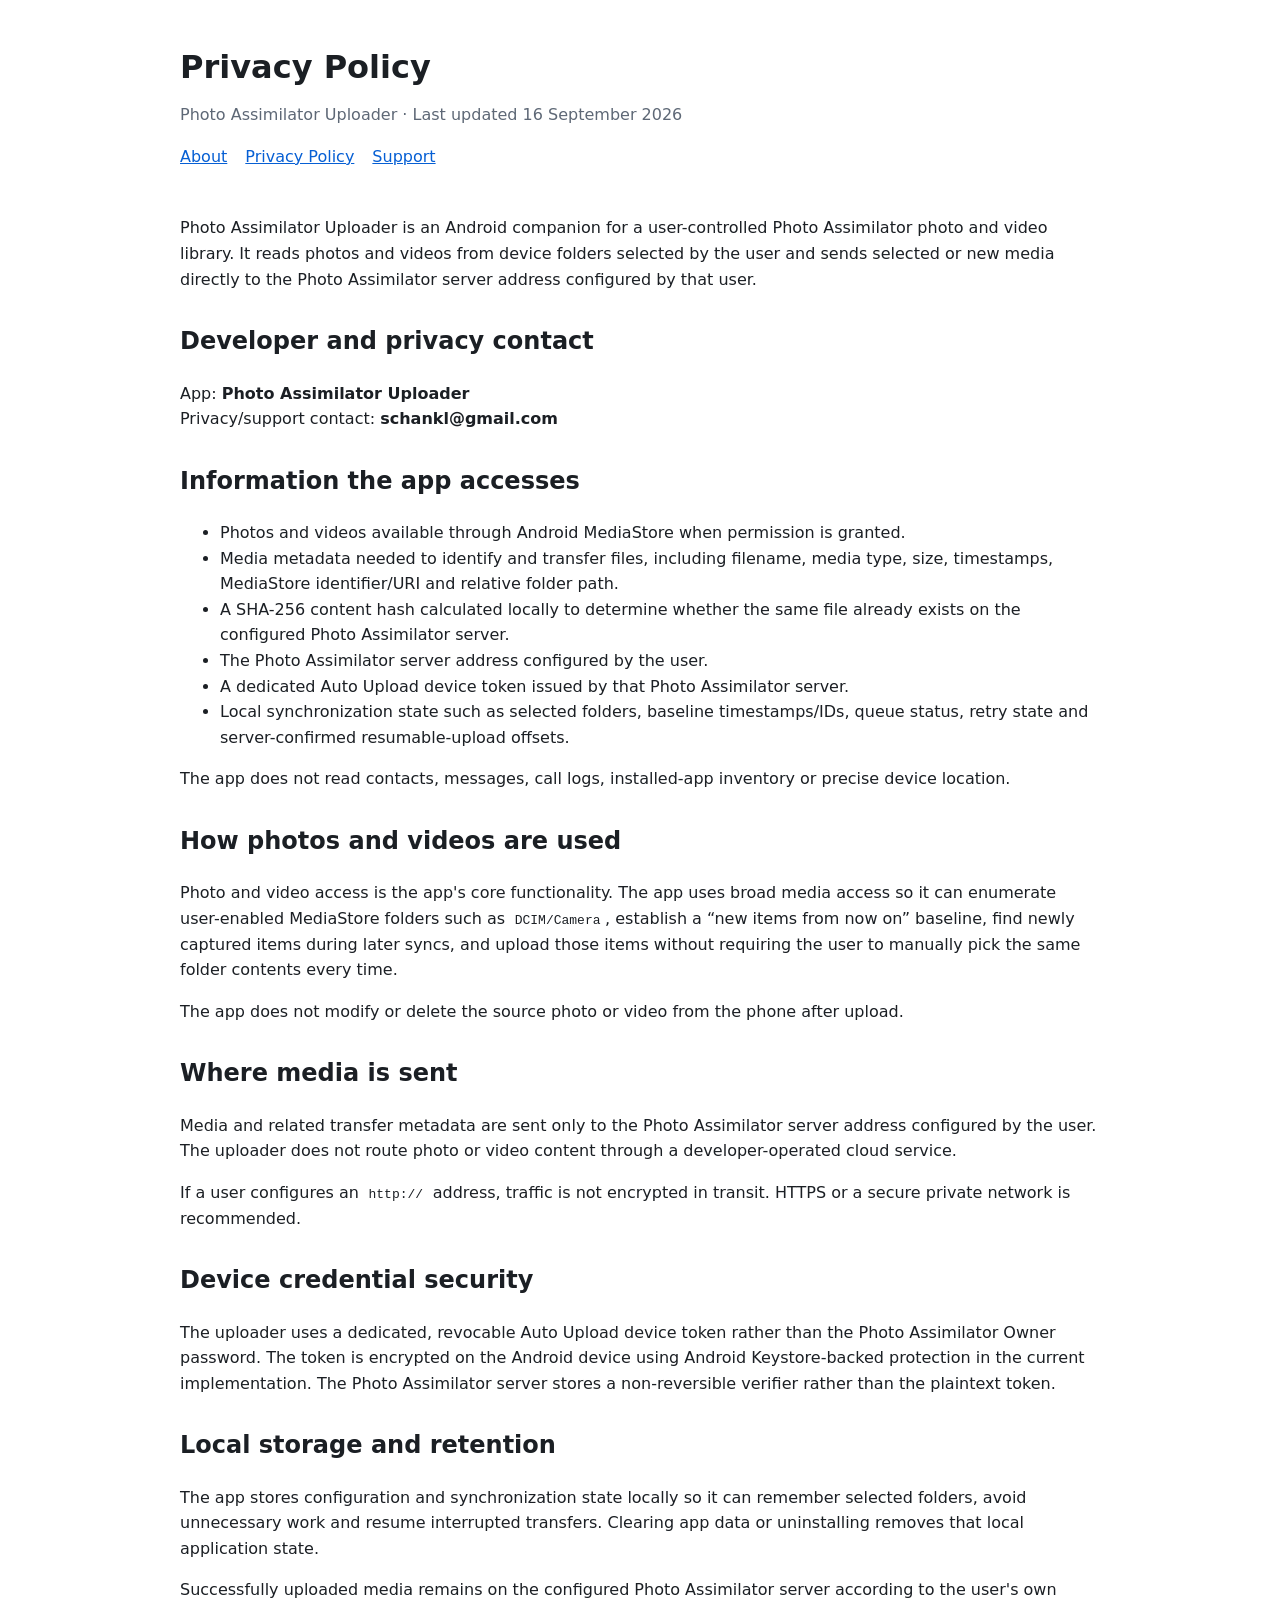
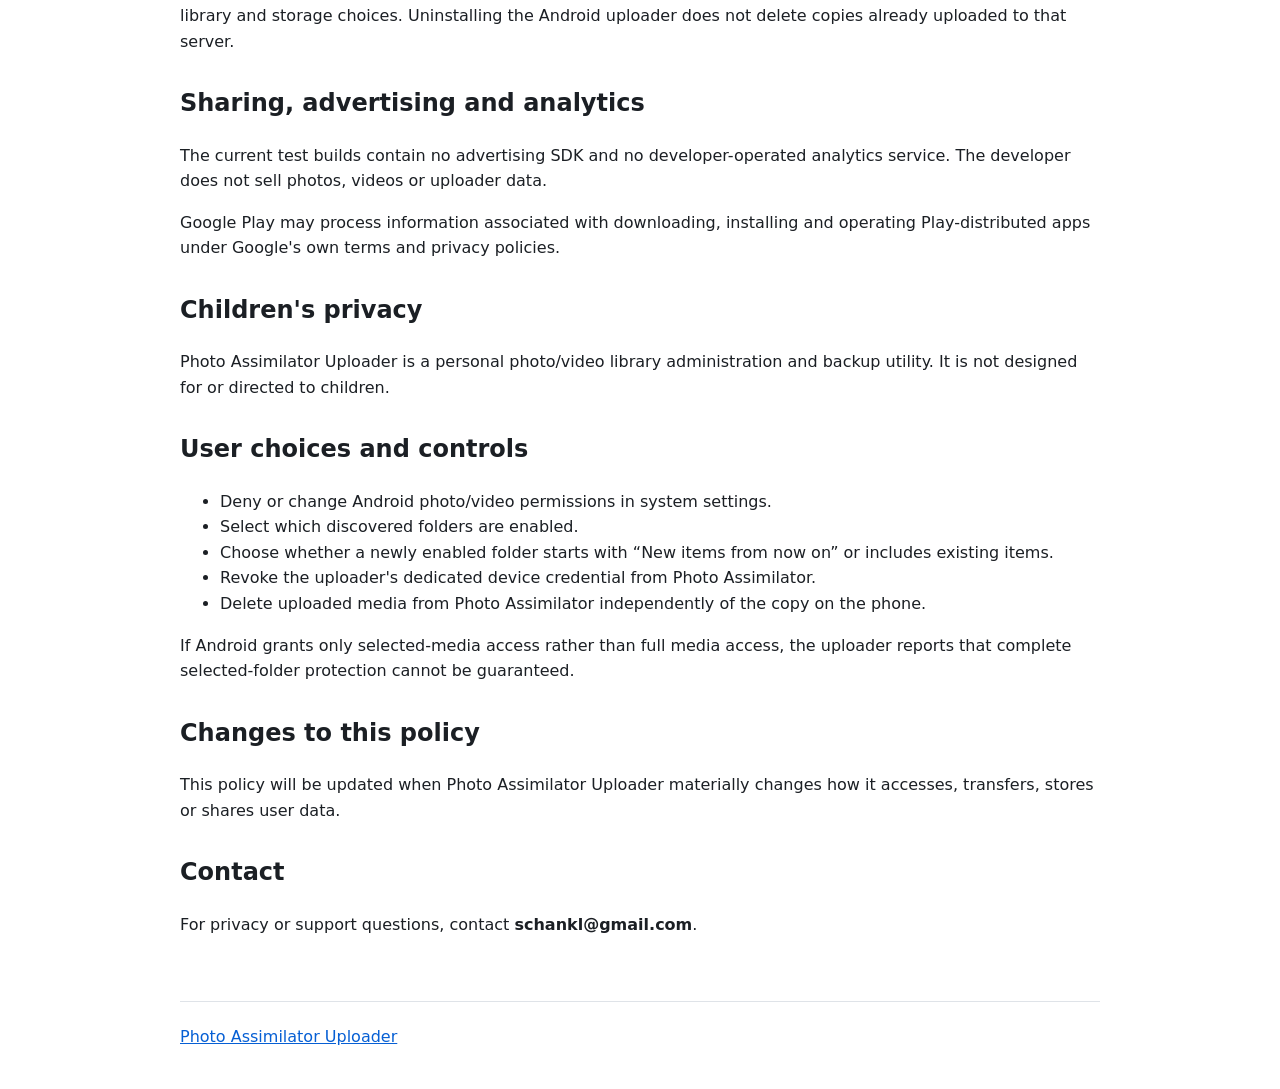
==== privacy.html @ c0d0bcc9 "Update last updated date and privacy policy text" ====
<!doctype html>
<html lang="en">
<head>
  <meta charset="utf-8">
  <meta name="viewport" content="width=device-width,initial-scale=1">
  <title>Privacy Policy — Photo Assimilator Uploader</title>
  <link rel="stylesheet" href="styles.css">
</head>
<body>
<header>
  <h1>Privacy Policy</h1>
  <p class="muted">Photo Assimilator Uploader · Last updated 16 September 2026</p>
  <nav>
  <a href="index.html">About</a>
  <a href="privacy.html">Privacy Policy</a>
  <a href="support.html">Support</a>
</nav>
</header>
<main>
  <p>Photo Assimilator Uploader is an Android companion for a user-controlled Photo Assimilator photo and video library. It reads photos and videos from device folders selected by the user and sends selected or new media directly to the Photo Assimilator server address configured by that user.</p>

  <h2>Developer and privacy contact</h2>
  <p>App: <strong>Photo Assimilator Uploader</strong><br>
  Privacy/support contact: <strong>schankl@gmail.com</strong></p>

  <h2>Information the app accesses</h2>
  <ul>
    <li>Photos and videos available through Android MediaStore when permission is granted.</li>
    <li>Media metadata needed to identify and transfer files, including filename, media type, size, timestamps, MediaStore identifier/URI and relative folder path.</li>
    <li>A SHA-256 content hash calculated locally to determine whether the same file already exists on the configured Photo Assimilator server.</li>
    <li>The Photo Assimilator server address configured by the user.</li>
    <li>A dedicated Auto Upload device token issued by that Photo Assimilator server.</li>
    <li>Local synchronization state such as selected folders, baseline timestamps/IDs, queue status, retry state and server-confirmed resumable-upload offsets.</li>
  </ul>
  <p>The app does not read contacts, messages, call logs, installed-app inventory or precise device location.</p>

  <h2>How photos and videos are used</h2>
  <p>Photo and video access is the app's core functionality. The app uses broad media access so it can enumerate user-enabled MediaStore folders such as <code>DCIM/Camera</code>, establish a “new items from now on” baseline, find newly captured items during later syncs, and upload those items without requiring the user to manually pick the same folder contents every time.</p>
  <p>The app does not modify or delete the source photo or video from the phone after upload.</p>

  <h2>Where media is sent</h2>
  <p>Media and related transfer metadata are sent only to the Photo Assimilator server address configured by the user. The uploader does not route photo or video content through a developer-operated cloud service.</p>
  <p>If a user configures an <code>http://</code> address, traffic is not encrypted in transit. HTTPS or a secure private network is recommended.</p>

  <h2>Device credential security</h2>
  <p>The uploader uses a dedicated, revocable Auto Upload device token rather than the Photo Assimilator Owner password. The token is encrypted on the Android device using Android Keystore-backed protection in the current implementation. The Photo Assimilator server stores a non-reversible verifier rather than the plaintext token.</p>

  <h2>Local storage and retention</h2>
  <p>The app stores configuration and synchronization state locally so it can remember selected folders, avoid unnecessary work and resume interrupted transfers. Clearing app data or uninstalling removes that local application state.</p>
  <p>Successfully uploaded media remains on the configured Photo Assimilator server according to the user's own library and storage choices. Uninstalling the Android uploader does not delete copies already uploaded to that server.</p>

  <h2>Sharing, advertising and analytics</h2>
  <p>The current test builds contain no advertising SDK and no developer-operated analytics service. The developer does not sell photos, videos or uploader data.</p>
  <p>Google Play may process information associated with downloading, installing and operating Play-distributed apps under Google's own terms and privacy policies.</p>

  <h2>Children's privacy</h2>
  <p>Photo Assimilator Uploader is a personal photo/video library administration and backup utility. It is not designed for or directed to children.</p>

  <h2>User choices and controls</h2>
  <ul>
    <li>Deny or change Android photo/video permissions in system settings.</li>
    <li>Select which discovered folders are enabled.</li>
    <li>Choose whether a newly enabled folder starts with “New items from now on” or includes existing items.</li>
    <li>Revoke the uploader's dedicated device credential from Photo Assimilator.</li>
    <li>Delete uploaded media from Photo Assimilator independently of the copy on the phone.</li>
  </ul>
  <p>If Android grants only selected-media access rather than full media access, the uploader reports that complete selected-folder protection cannot be guaranteed.</p>

  <h2>Changes to this policy</h2>
  <p>This policy will be updated when Photo Assimilator Uploader materially changes how it accesses, transfers, stores or shares user data.</p>

  <h2>Contact</h2>
  <p>For privacy or support questions, contact <strong>schankl@gmail.com</strong>.</p>
</main>
<footer>
  <a href="index.html">Photo Assimilator Uploader</a>
</footer>
</body>
</html>
---- styles.css ----
:root {
  color-scheme: light dark;
  --bg: #0f1115;
  --panel: #181b22;
  --text: #f2f4f7;
  --muted: #b4bbc6;
  --accent: #7db7ff;
  --border: #2a303b;
}
* { box-sizing: border-box; }
body {
  margin: 0;
  font-family: system-ui, -apple-system, Segoe UI, Roboto, sans-serif;
  background: var(--bg);
  color: var(--text);
  line-height: 1.6;
}
header, main, footer {
  width: min(920px, calc(100% - 32px));
  margin: 0 auto;
}
header { padding: 28px 0 12px; }
nav { display: flex; gap: 18px; flex-wrap: wrap; }
nav a, a { color: var(--accent); }
main { padding: 18px 0 48px; }
.card {
  background: var(--panel);
  border: 1px solid var(--border);
  border-radius: 16px;
  padding: 22px;
  margin: 16px 0;
}
h1 { line-height: 1.15; margin-bottom: 8px; }
h2 { margin-top: 30px; }
small, .muted { color: var(--muted); }
code {
  background: rgba(255,255,255,.08);
  padding: .12em .35em;
  border-radius: 5px;
}
footer {
  border-top: 1px solid var(--border);
  padding: 22px 0 40px;
  color: var(--muted);
}
@media (prefers-color-scheme: light) {
  :root {
    --bg: #ffffff;
    --panel: #f7f8fa;
    --text: #1b1f24;
    --muted: #5e6876;
    --accent: #065fd4;
    --border: #dfe3e8;
  }
}
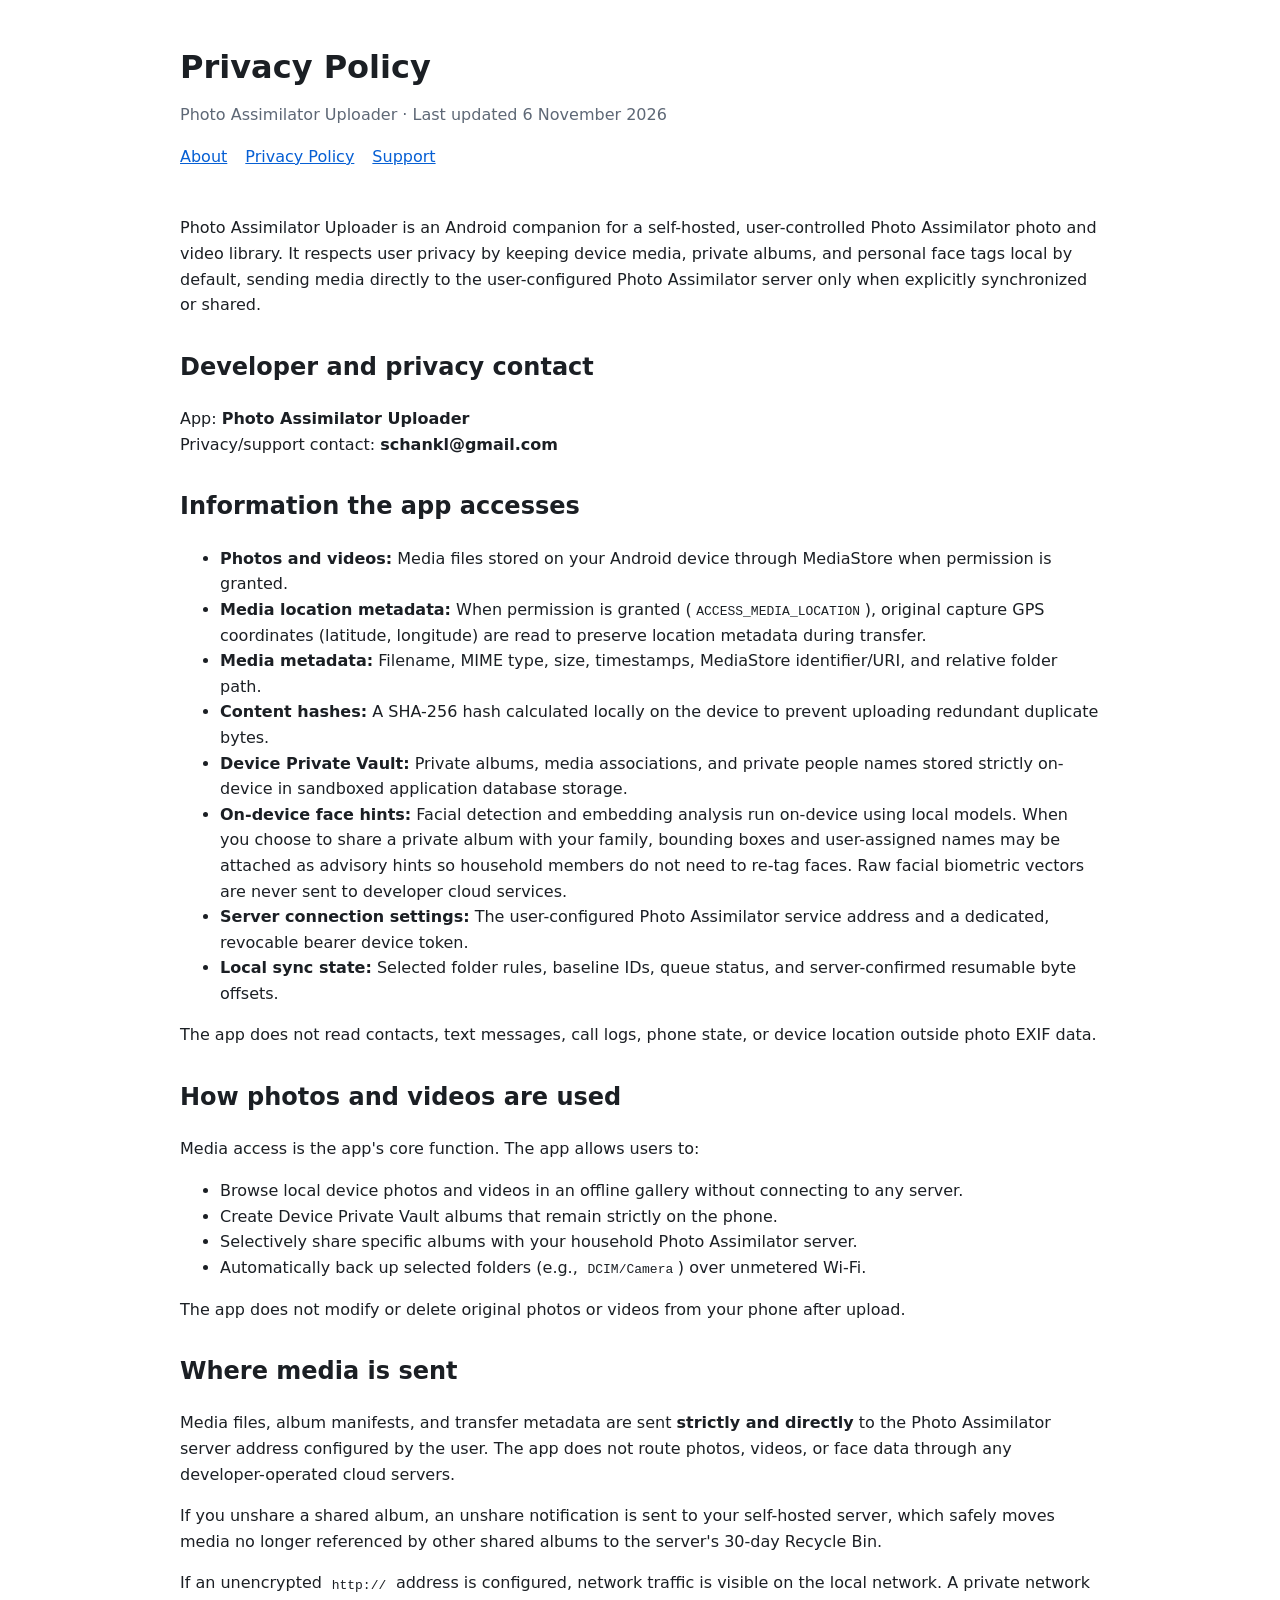
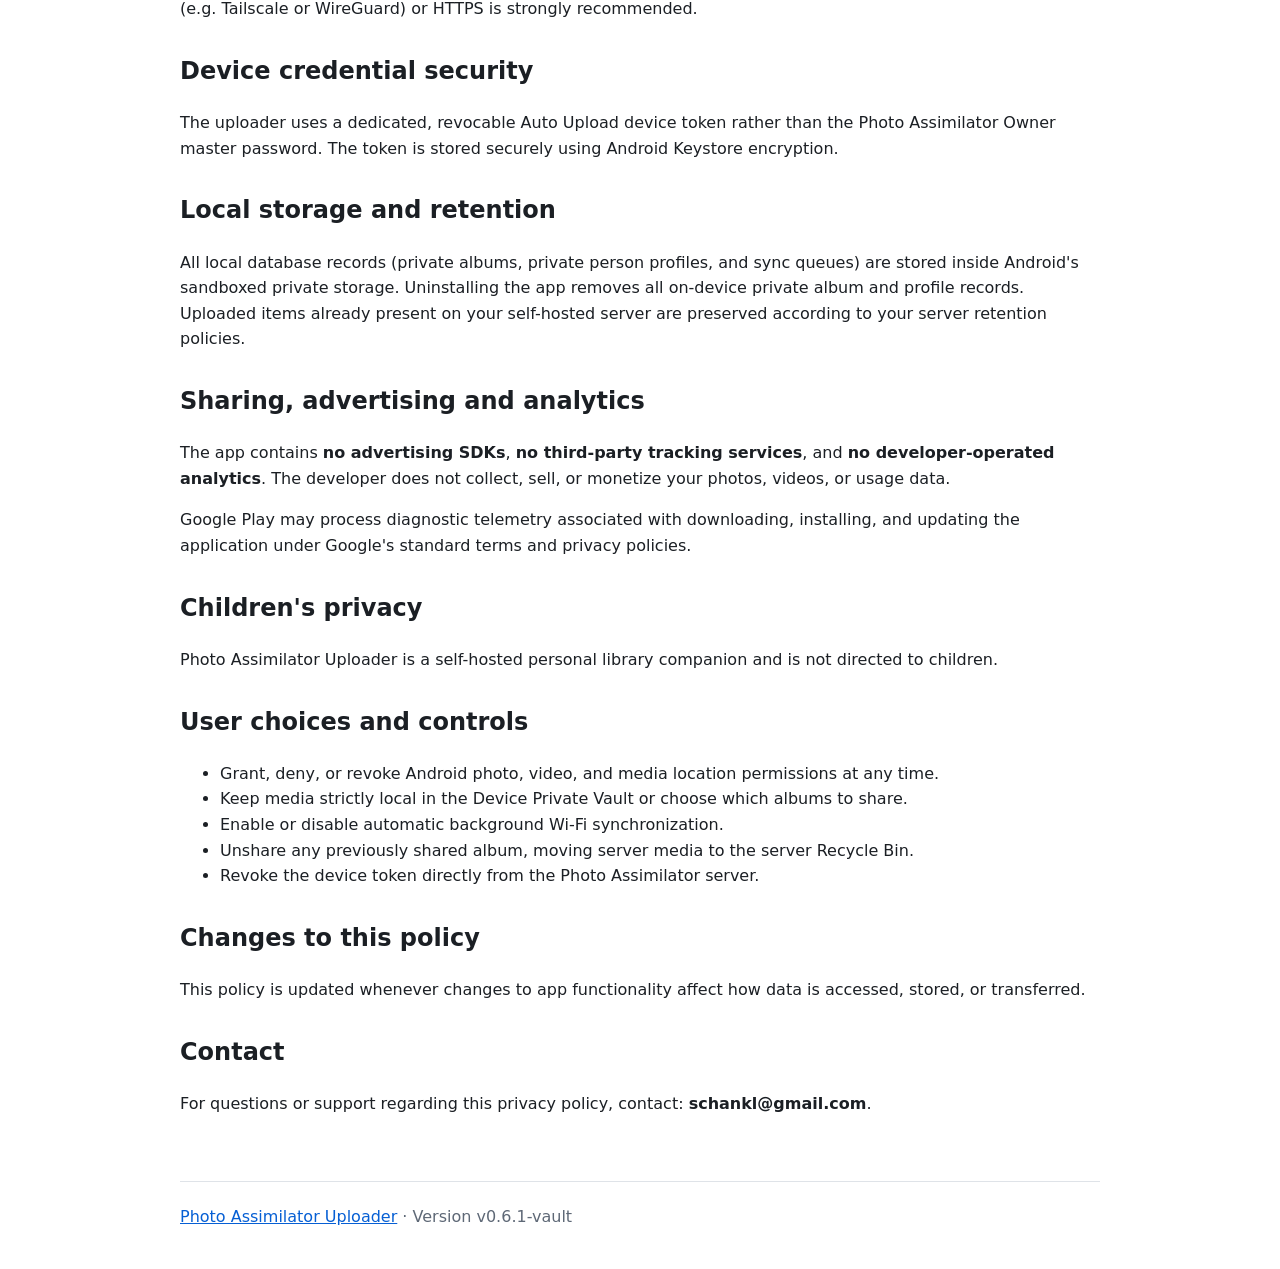
==== commit ff9dbbd4: "Update public About, Privacy Policy, and Support pages for v0.6.1-vault" ====
--- a/privacy.html
+++ b/privacy.html
@@ -9,7 +9,7 @@
 <body>
 <header>
   <h1>Privacy Policy</h1>
-  <p class="muted">Photo Assimilator Uploader · Last updated 16 September 2026</p>
+  <p class="muted">Photo Assimilator Uploader · Last updated 6 November 2026</p>
   <nav>
   <a href="index.html">About</a>
   <a href="privacy.html">Privacy Policy</a>
@@ -17,7 +17,7 @@
 </nav>
 </header>
 <main>
-  <p>Photo Assimilator Uploader is an Android companion for a user-controlled Photo Assimilator photo and video library. It reads photos and videos from device folders selected by the user and sends selected or new media directly to the Photo Assimilator server address configured by that user.</p>
+  <p>Photo Assimilator Uploader is an Android companion for a self-hosted, user-controlled Photo Assimilator photo and video library. It respects user privacy by keeping device media, private albums, and personal face tags local by default, sending media directly to the user-configured Photo Assimilator server only when explicitly synchronized or shared.</p>
 
   <h2>Developer and privacy contact</h2>
   <p>App: <strong>Photo Assimilator Uploader</strong><br>
@@ -25,55 +25,62 @@
 
   <h2>Information the app accesses</h2>
   <ul>
-    <li>Photos and videos available through Android MediaStore when permission is granted.</li>
-    <li>Media metadata needed to identify and transfer files, including filename, media type, size, timestamps, MediaStore identifier/URI and relative folder path.</li>
-    <li>A SHA-256 content hash calculated locally to determine whether the same file already exists on the configured Photo Assimilator server.</li>
-    <li>The Photo Assimilator server address configured by the user.</li>
-    <li>A dedicated Auto Upload device token issued by that Photo Assimilator server.</li>
-    <li>Local synchronization state such as selected folders, baseline timestamps/IDs, queue status, retry state and server-confirmed resumable-upload offsets.</li>
+    <li><strong>Photos and videos:</strong> Media files stored on your Android device through MediaStore when permission is granted.</li>
+    <li><strong>Media location metadata:</strong> When permission is granted (<code>ACCESS_MEDIA_LOCATION</code>), original capture GPS coordinates (latitude, longitude) are read to preserve location metadata during transfer.</li>
+    <li><strong>Media metadata:</strong> Filename, MIME type, size, timestamps, MediaStore identifier/URI, and relative folder path.</li>
+    <li><strong>Content hashes:</strong> A SHA-256 hash calculated locally on the device to prevent uploading redundant duplicate bytes.</li>
+    <li><strong>Device Private Vault:</strong> Private albums, media associations, and private people names stored strictly on-device in sandboxed application database storage.</li>
+    <li><strong>On-device face hints:</strong> Facial detection and embedding analysis run on-device using local models. When you choose to share a private album with your family, bounding boxes and user-assigned names may be attached as advisory hints so household members do not need to re-tag faces. Raw facial biometric vectors are never sent to developer cloud services.</li>
+    <li><strong>Server connection settings:</strong> The user-configured Photo Assimilator service address and a dedicated, revocable bearer device token.</li>
+    <li><strong>Local sync state:</strong> Selected folder rules, baseline IDs, queue status, and server-confirmed resumable byte offsets.</li>
   </ul>
-  <p>The app does not read contacts, messages, call logs, installed-app inventory or precise device location.</p>
+  <p>The app does not read contacts, text messages, call logs, phone state, or device location outside photo EXIF data.</p>
 
   <h2>How photos and videos are used</h2>
-  <p>Photo and video access is the app's core functionality. The app uses broad media access so it can enumerate user-enabled MediaStore folders such as <code>DCIM/Camera</code>, establish a “new items from now on” baseline, find newly captured items during later syncs, and upload those items without requiring the user to manually pick the same folder contents every time.</p>
-  <p>The app does not modify or delete the source photo or video from the phone after upload.</p>
+  <p>Media access is the app's core function. The app allows users to:</p>
+  <ul>
+    <li>Browse local device photos and videos in an offline gallery without connecting to any server.</li>
+    <li>Create Device Private Vault albums that remain strictly on the phone.</li>
+    <li>Selectively share specific albums with your household Photo Assimilator server.</li>
+    <li>Automatically back up selected folders (e.g., <code>DCIM/Camera</code>) over unmetered Wi-Fi.</li>
+  </ul>
+  <p>The app does not modify or delete original photos or videos from your phone after upload.</p>
 
   <h2>Where media is sent</h2>
-  <p>Media and related transfer metadata are sent only to the Photo Assimilator server address configured by the user. The uploader does not route photo or video content through a developer-operated cloud service.</p>
-  <p>If a user configures an <code>http://</code> address, traffic is not encrypted in transit. HTTPS or a secure private network is recommended.</p>
+  <p>Media files, album manifests, and transfer metadata are sent <strong>strictly and directly</strong> to the Photo Assimilator server address configured by the user. The app does not route photos, videos, or face data through any developer-operated cloud servers.</p>
+  <p>If you unshare a shared album, an unshare notification is sent to your self-hosted server, which safely moves media no longer referenced by other shared albums to the server's 30-day Recycle Bin.</p>
+  <p>If an unencrypted <code>http://</code> address is configured, network traffic is visible on the local network. A private network (e.g. Tailscale or WireGuard) or HTTPS is strongly recommended.</p>
 
   <h2>Device credential security</h2>
-  <p>The uploader uses a dedicated, revocable Auto Upload device token rather than the Photo Assimilator Owner password. The token is encrypted on the Android device using Android Keystore-backed protection in the current implementation. The Photo Assimilator server stores a non-reversible verifier rather than the plaintext token.</p>
+  <p>The uploader uses a dedicated, revocable Auto Upload device token rather than the Photo Assimilator Owner master password. The token is stored securely using Android Keystore encryption.</p>
 
   <h2>Local storage and retention</h2>
-  <p>The app stores configuration and synchronization state locally so it can remember selected folders, avoid unnecessary work and resume interrupted transfers. Clearing app data or uninstalling removes that local application state.</p>
-  <p>Successfully uploaded media remains on the configured Photo Assimilator server according to the user's own library and storage choices. Uninstalling the Android uploader does not delete copies already uploaded to that server.</p>
+  <p>All local database records (private albums, private person profiles, and sync queues) are stored inside Android's sandboxed private storage. Uninstalling the app removes all on-device private album and profile records. Uploaded items already present on your self-hosted server are preserved according to your server retention policies.</p>
 
   <h2>Sharing, advertising and analytics</h2>
-  <p>The current test builds contain no advertising SDK and no developer-operated analytics service. The developer does not sell photos, videos or uploader data.</p>
-  <p>Google Play may process information associated with downloading, installing and operating Play-distributed apps under Google's own terms and privacy policies.</p>
+  <p>The app contains <strong>no advertising SDKs</strong>, <strong>no third-party tracking services</strong>, and <strong>no developer-operated analytics</strong>. The developer does not collect, sell, or monetize your photos, videos, or usage data.</p>
+  <p>Google Play may process diagnostic telemetry associated with downloading, installing, and updating the application under Google's standard terms and privacy policies.</p>
 
   <h2>Children's privacy</h2>
-  <p>Photo Assimilator Uploader is a personal photo/video library administration and backup utility. It is not designed for or directed to children.</p>
+  <p>Photo Assimilator Uploader is a self-hosted personal library companion and is not directed to children.</p>
 
   <h2>User choices and controls</h2>
   <ul>
-    <li>Deny or change Android photo/video permissions in system settings.</li>
-    <li>Select which discovered folders are enabled.</li>
-    <li>Choose whether a newly enabled folder starts with “New items from now on” or includes existing items.</li>
-    <li>Revoke the uploader's dedicated device credential from Photo Assimilator.</li>
-    <li>Delete uploaded media from Photo Assimilator independently of the copy on the phone.</li>
+    <li>Grant, deny, or revoke Android photo, video, and media location permissions at any time.</li>
+    <li>Keep media strictly local in the Device Private Vault or choose which albums to share.</li>
+    <li>Enable or disable automatic background Wi-Fi synchronization.</li>
+    <li>Unshare any previously shared album, moving server media to the server Recycle Bin.</li>
+    <li>Revoke the device token directly from the Photo Assimilator server.</li>
   </ul>
-  <p>If Android grants only selected-media access rather than full media access, the uploader reports that complete selected-folder protection cannot be guaranteed.</p>
 
   <h2>Changes to this policy</h2>
-  <p>This policy will be updated when Photo Assimilator Uploader materially changes how it accesses, transfers, stores or shares user data.</p>
+  <p>This policy is updated whenever changes to app functionality affect how data is accessed, stored, or transferred.</p>
 
   <h2>Contact</h2>
-  <p>For privacy or support questions, contact <strong>schankl@gmail.com</strong>.</p>
+  <p>For questions or support regarding this privacy policy, contact: <strong>schankl@gmail.com</strong>.</p>
 </main>
 <footer>
-  <a href="index.html">Photo Assimilator Uploader</a>
+  <a href="index.html">Photo Assimilator Uploader</a> · Version v0.6.1-vault
 </footer>
 </body>
 </html>
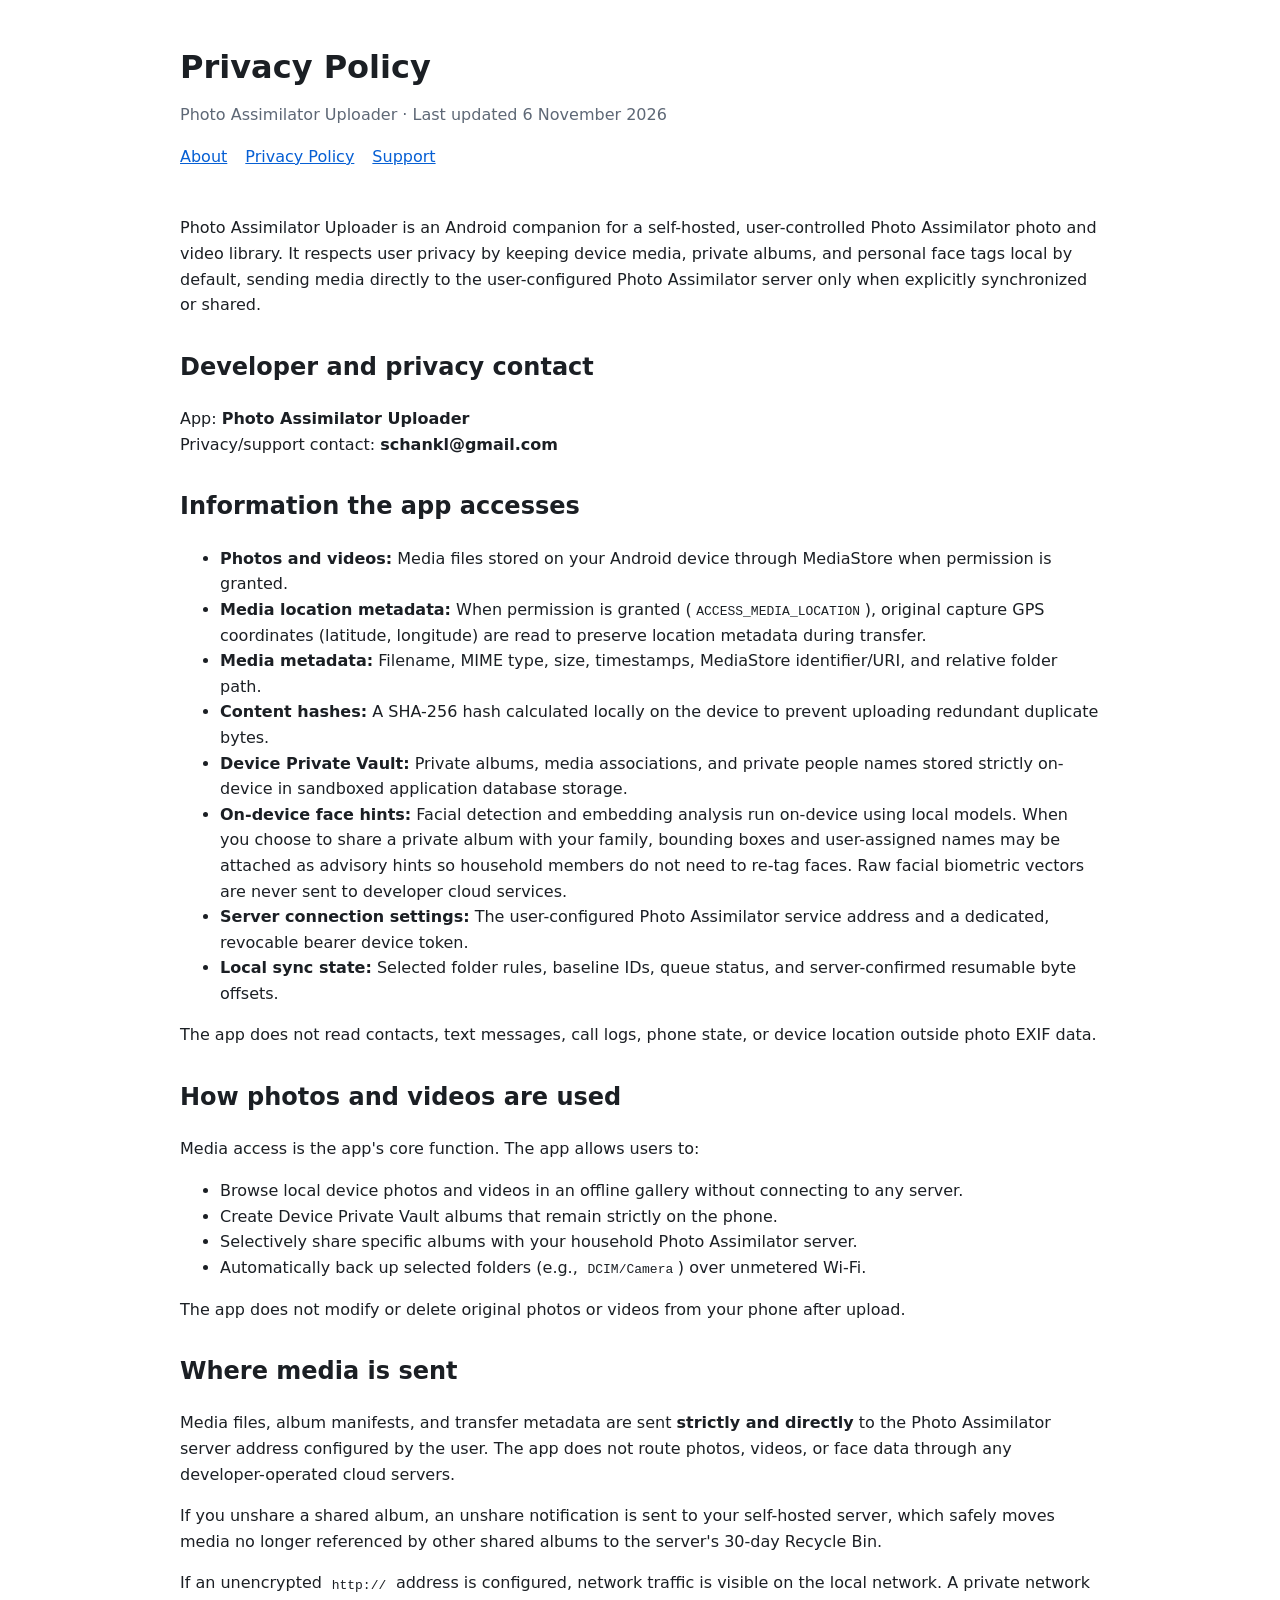
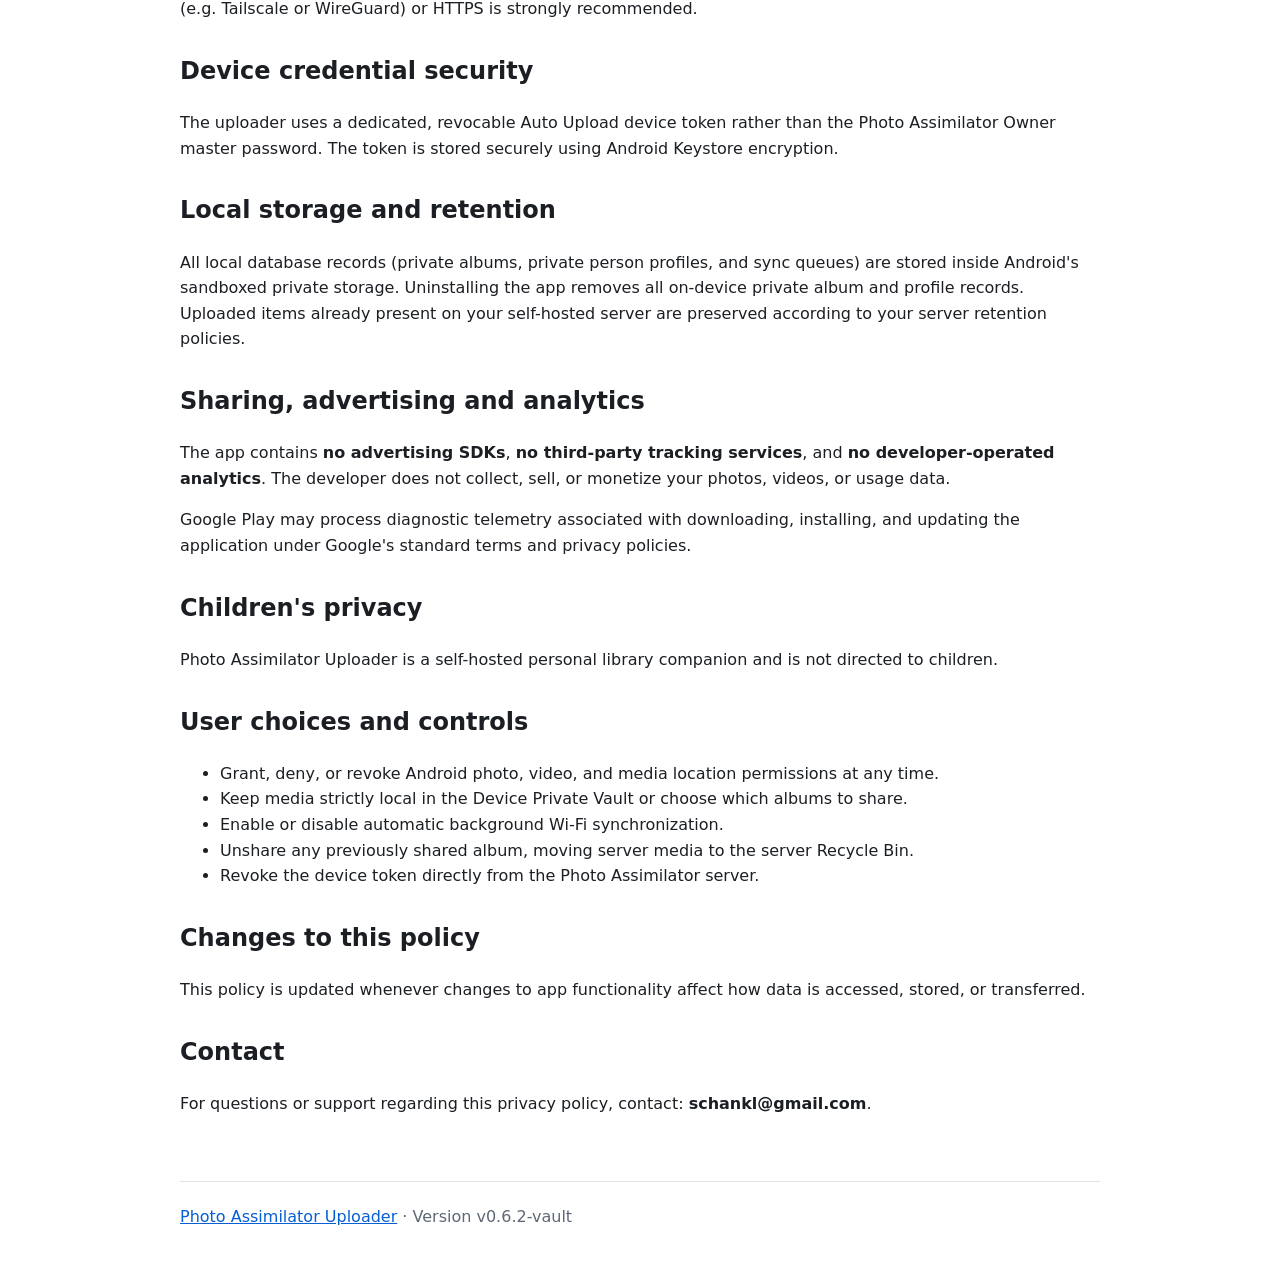
==== commit 4ce83c1e: "Update companion site to v0.6.2-vault (versionCode 17) with Local Face Processing" ====
--- a/privacy.html
+++ b/privacy.html
@@ -80,7 +80,7 @@
   <p>For questions or support regarding this privacy policy, contact: <strong>schankl@gmail.com</strong>.</p>
 </main>
 <footer>
-  <a href="index.html">Photo Assimilator Uploader</a> · Version v0.6.1-vault
+  <a href="index.html">Photo Assimilator Uploader</a> · Version v0.6.2-vault
 </footer>
 </body>
 </html>
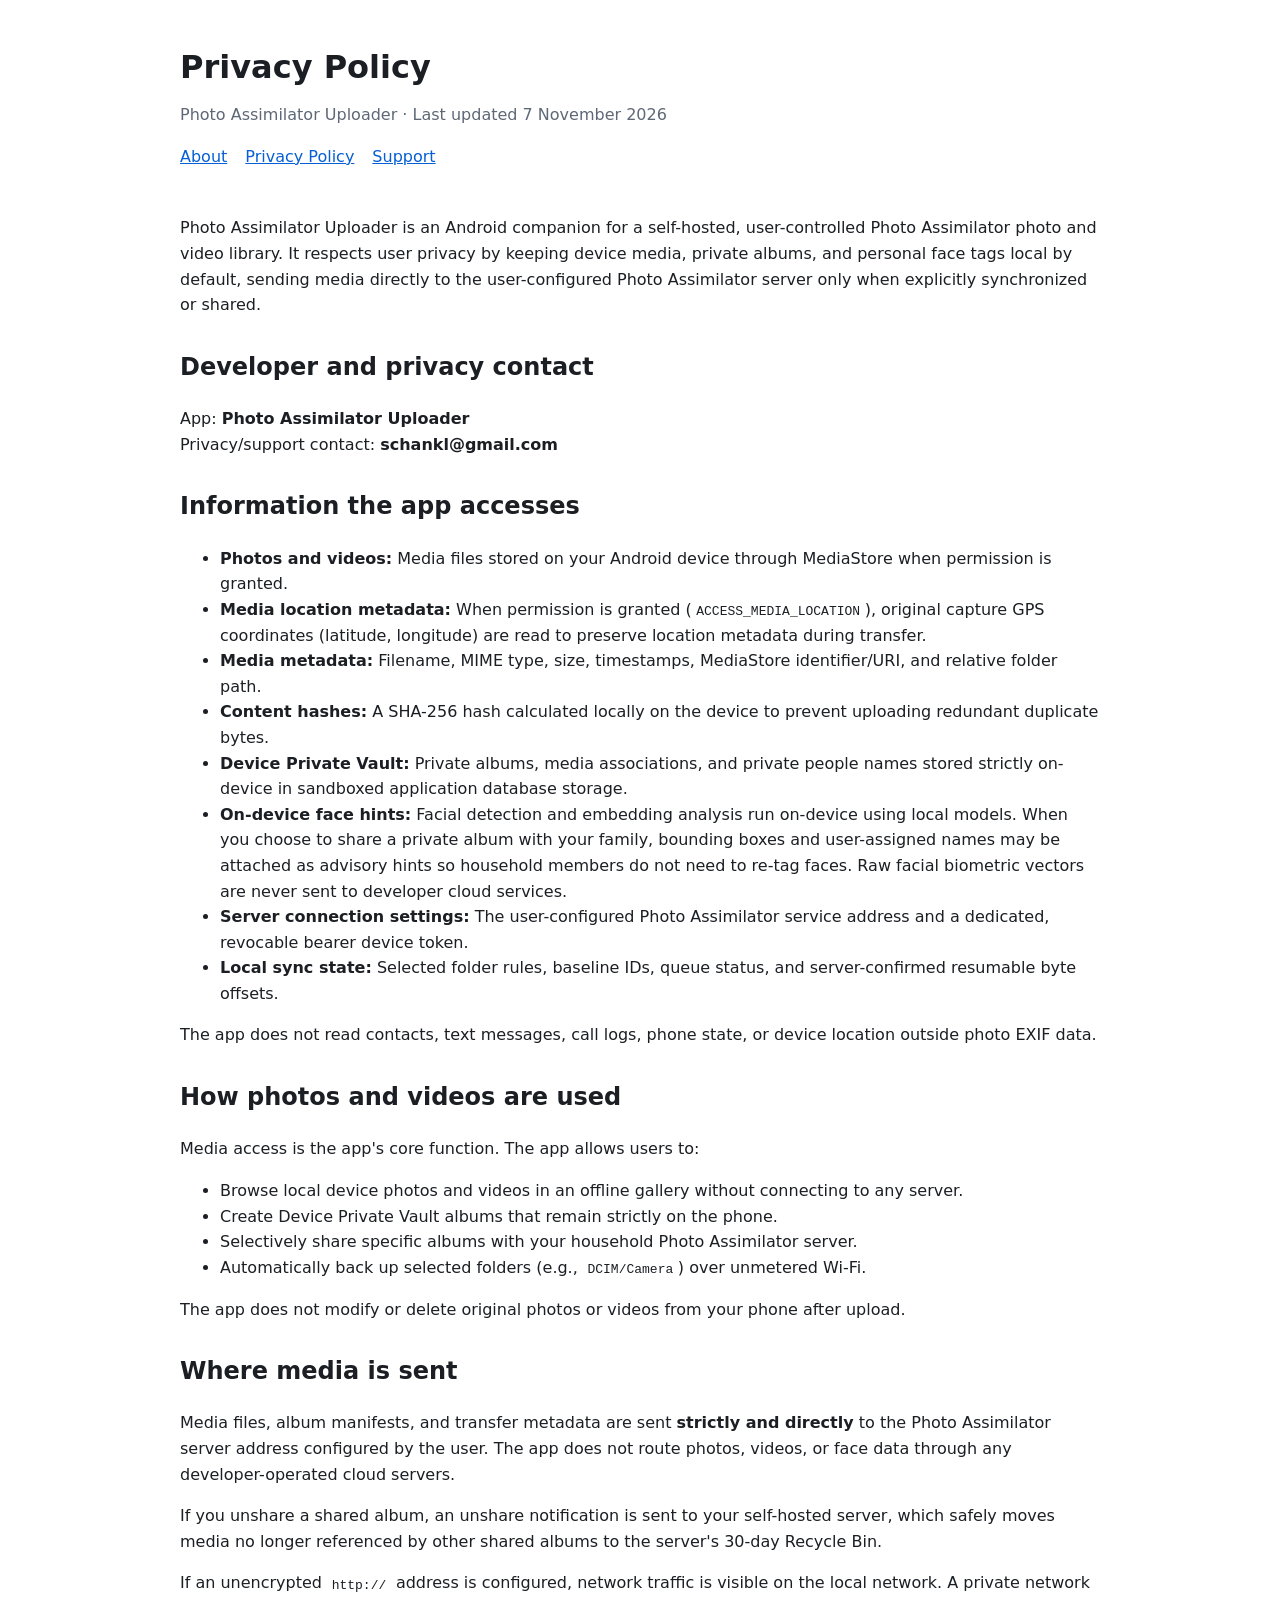
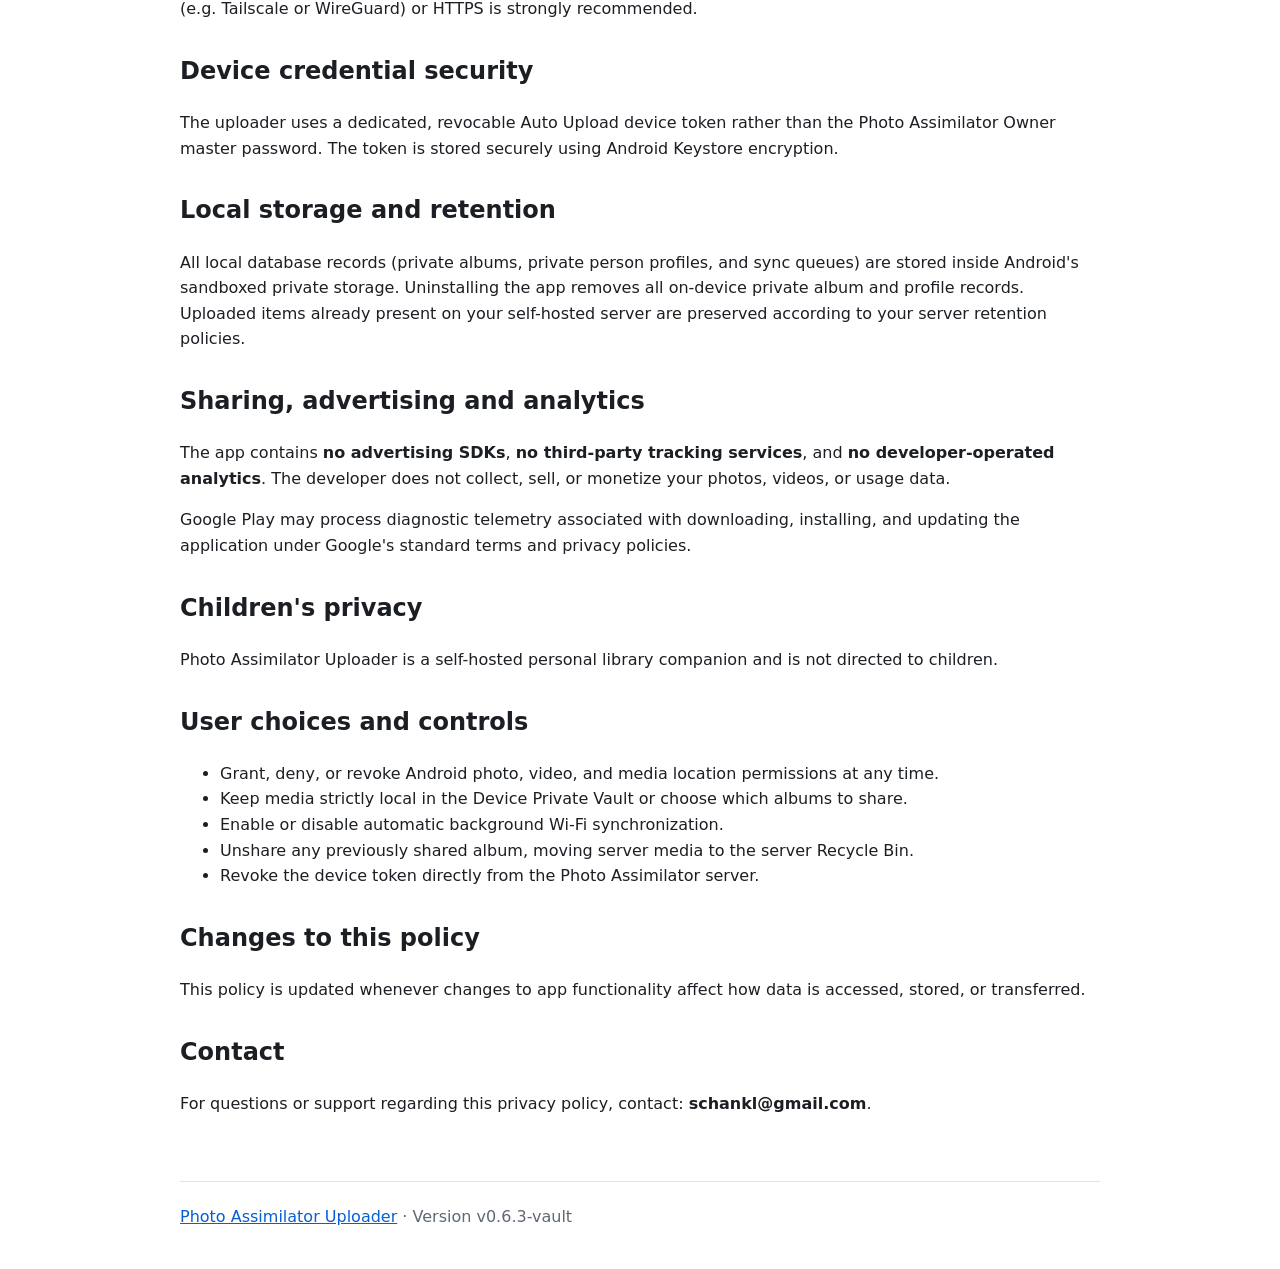
==== commit 189d679c: "Update companion release site for v0.6.3-vault (versionCode 18)" ====
--- a/privacy.html
+++ b/privacy.html
@@ -9,7 +9,7 @@
 <body>
 <header>
   <h1>Privacy Policy</h1>
-  <p class="muted">Photo Assimilator Uploader · Last updated 6 November 2026</p>
+  <p class="muted">Photo Assimilator Uploader · Last updated 7 November 2026</p>
   <nav>
   <a href="index.html">About</a>
   <a href="privacy.html">Privacy Policy</a>
@@ -80,7 +80,7 @@
   <p>For questions or support regarding this privacy policy, contact: <strong>schankl@gmail.com</strong>.</p>
 </main>
 <footer>
-  <a href="index.html">Photo Assimilator Uploader</a> · Version v0.6.2-vault
+  <a href="index.html">Photo Assimilator Uploader</a> · Version v0.6.3-vault
 </footer>
 </body>
 </html>
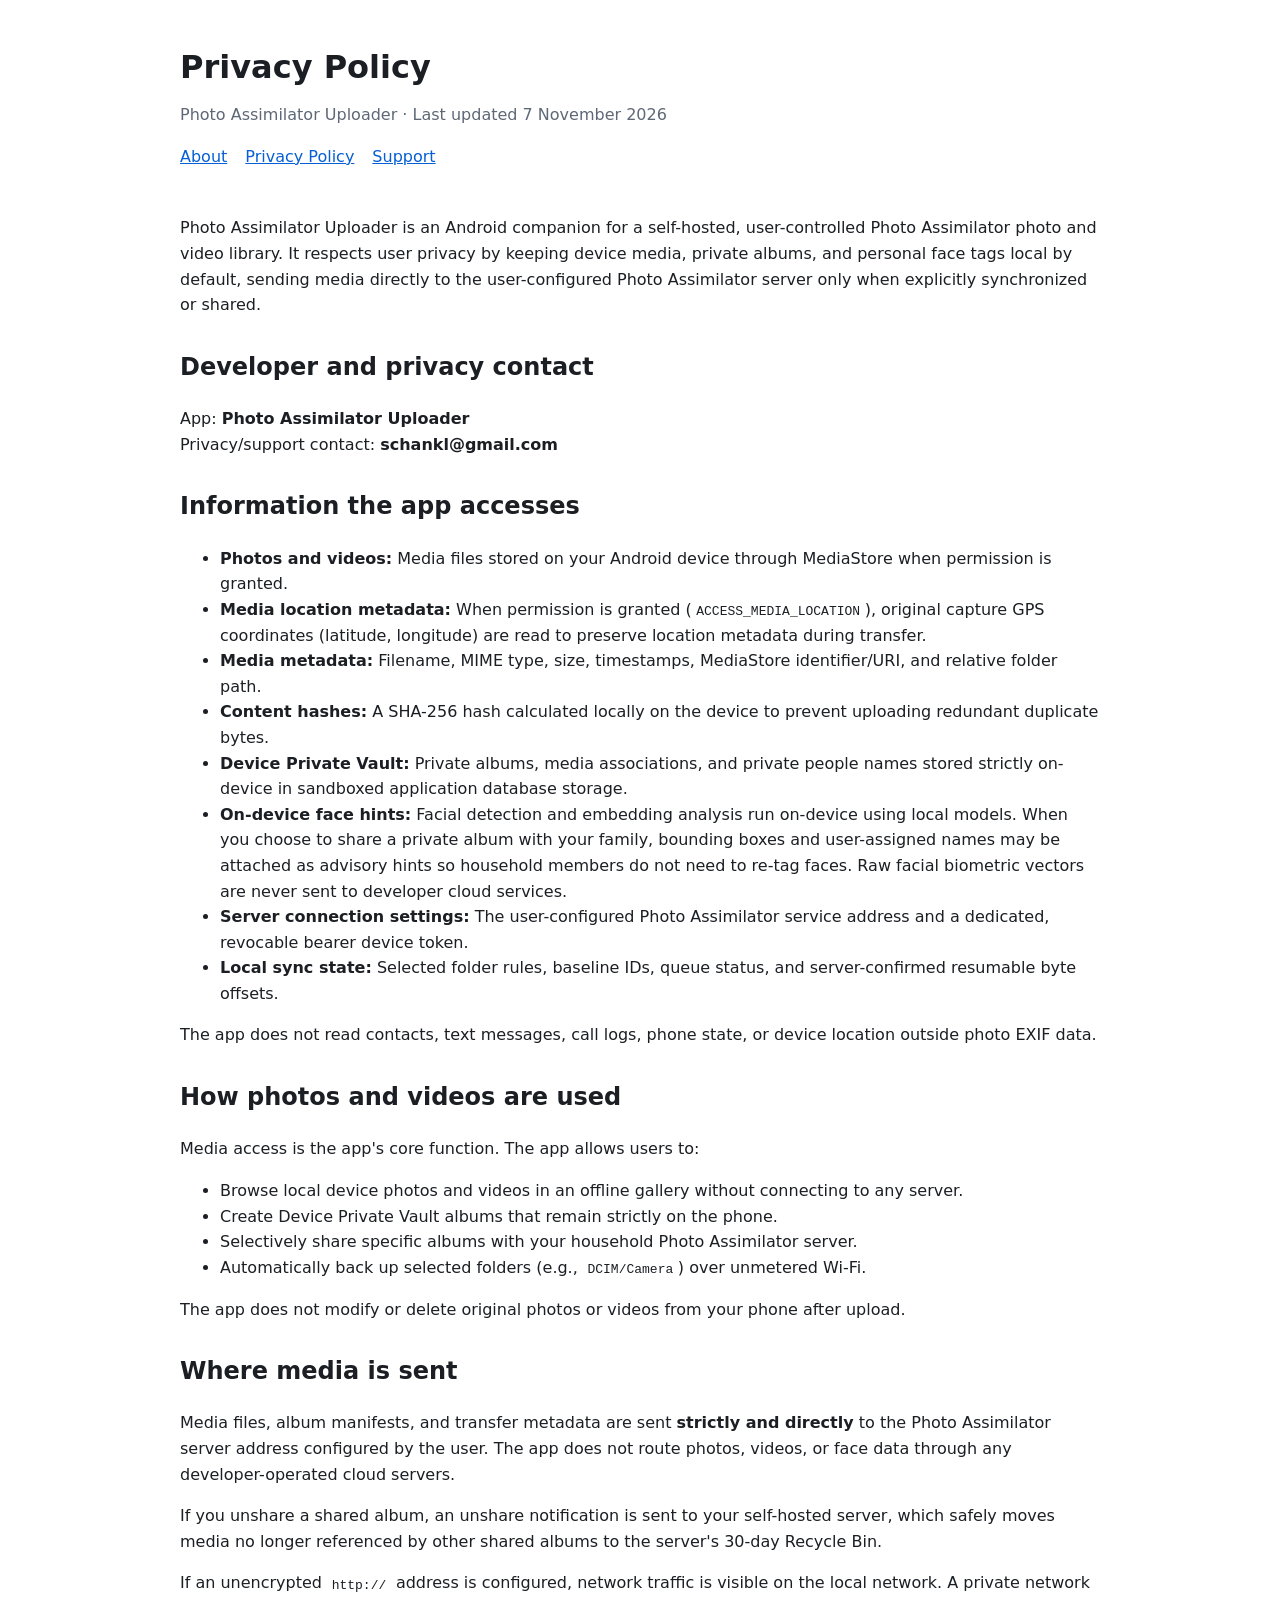
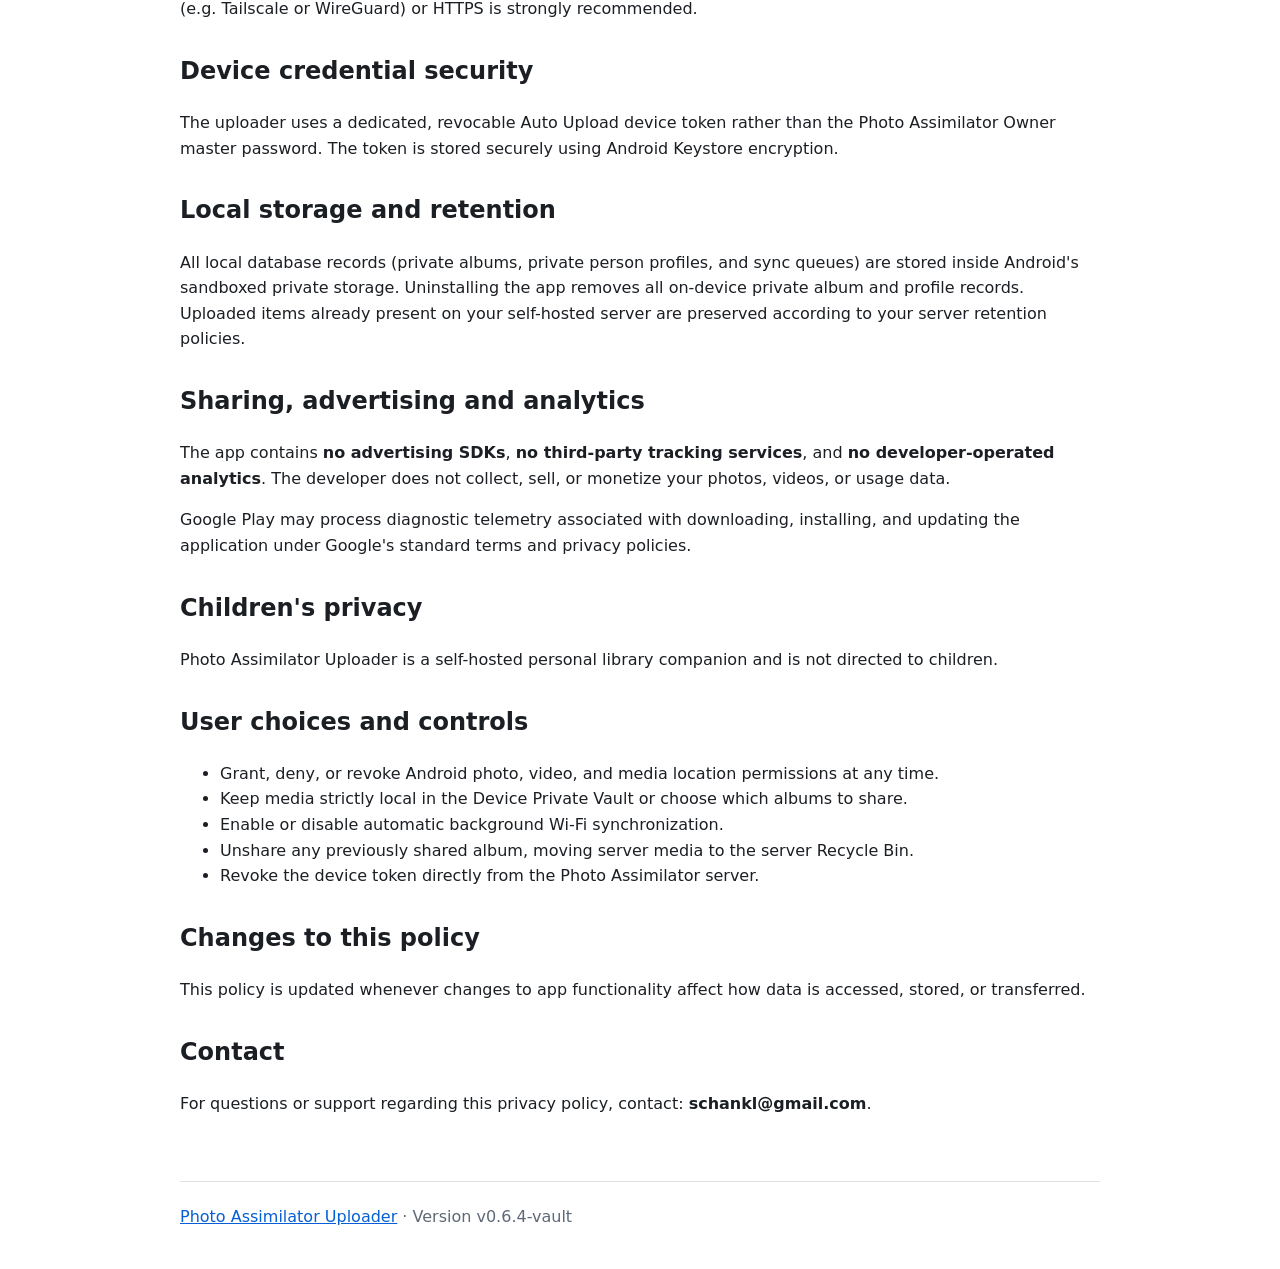
==== commit b04b9e4f: "Update companion release site for v0.6.4-vault (versionCode 19)" ====
--- a/privacy.html
+++ b/privacy.html
@@ -80,7 +80,7 @@
   <p>For questions or support regarding this privacy policy, contact: <strong>schankl@gmail.com</strong>.</p>
 </main>
 <footer>
-  <a href="index.html">Photo Assimilator Uploader</a> · Version v0.6.3-vault
+  <a href="index.html">Photo Assimilator Uploader</a> · Version v0.6.4-vault
 </footer>
 </body>
 </html>
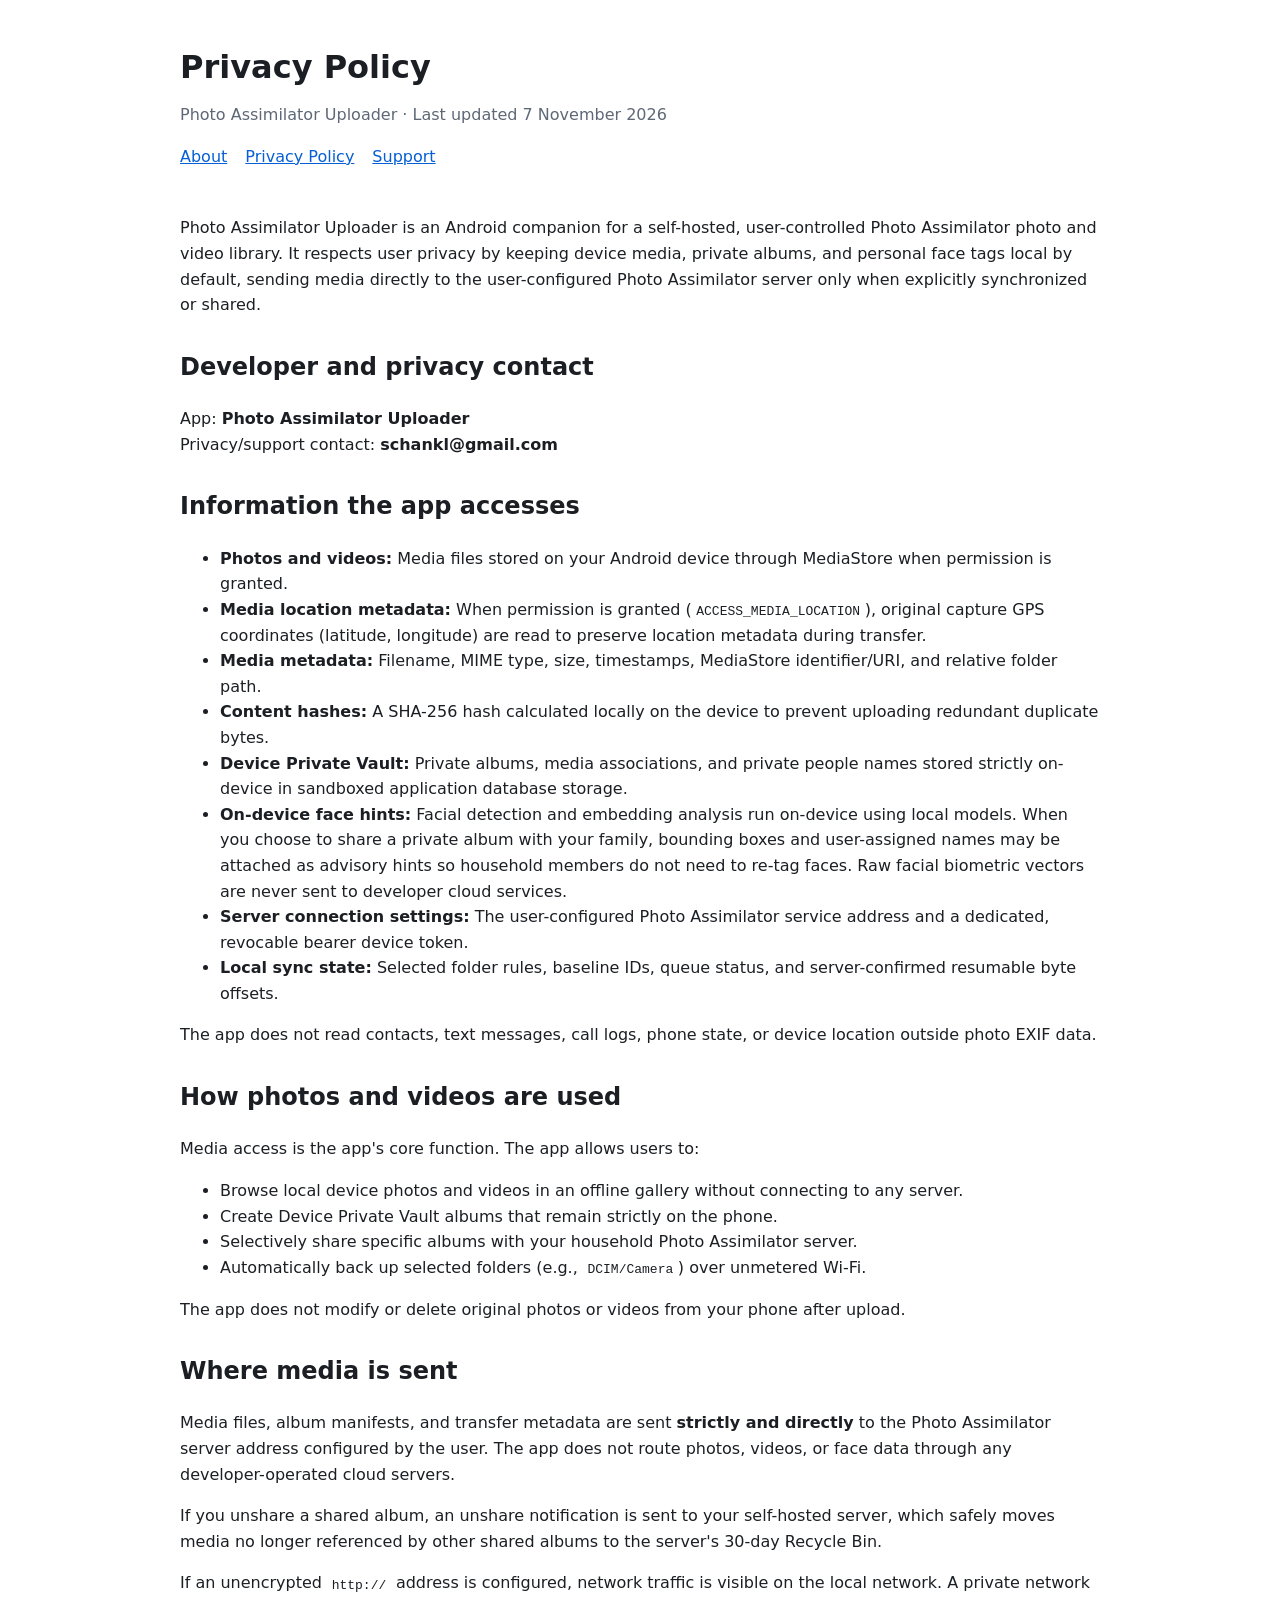
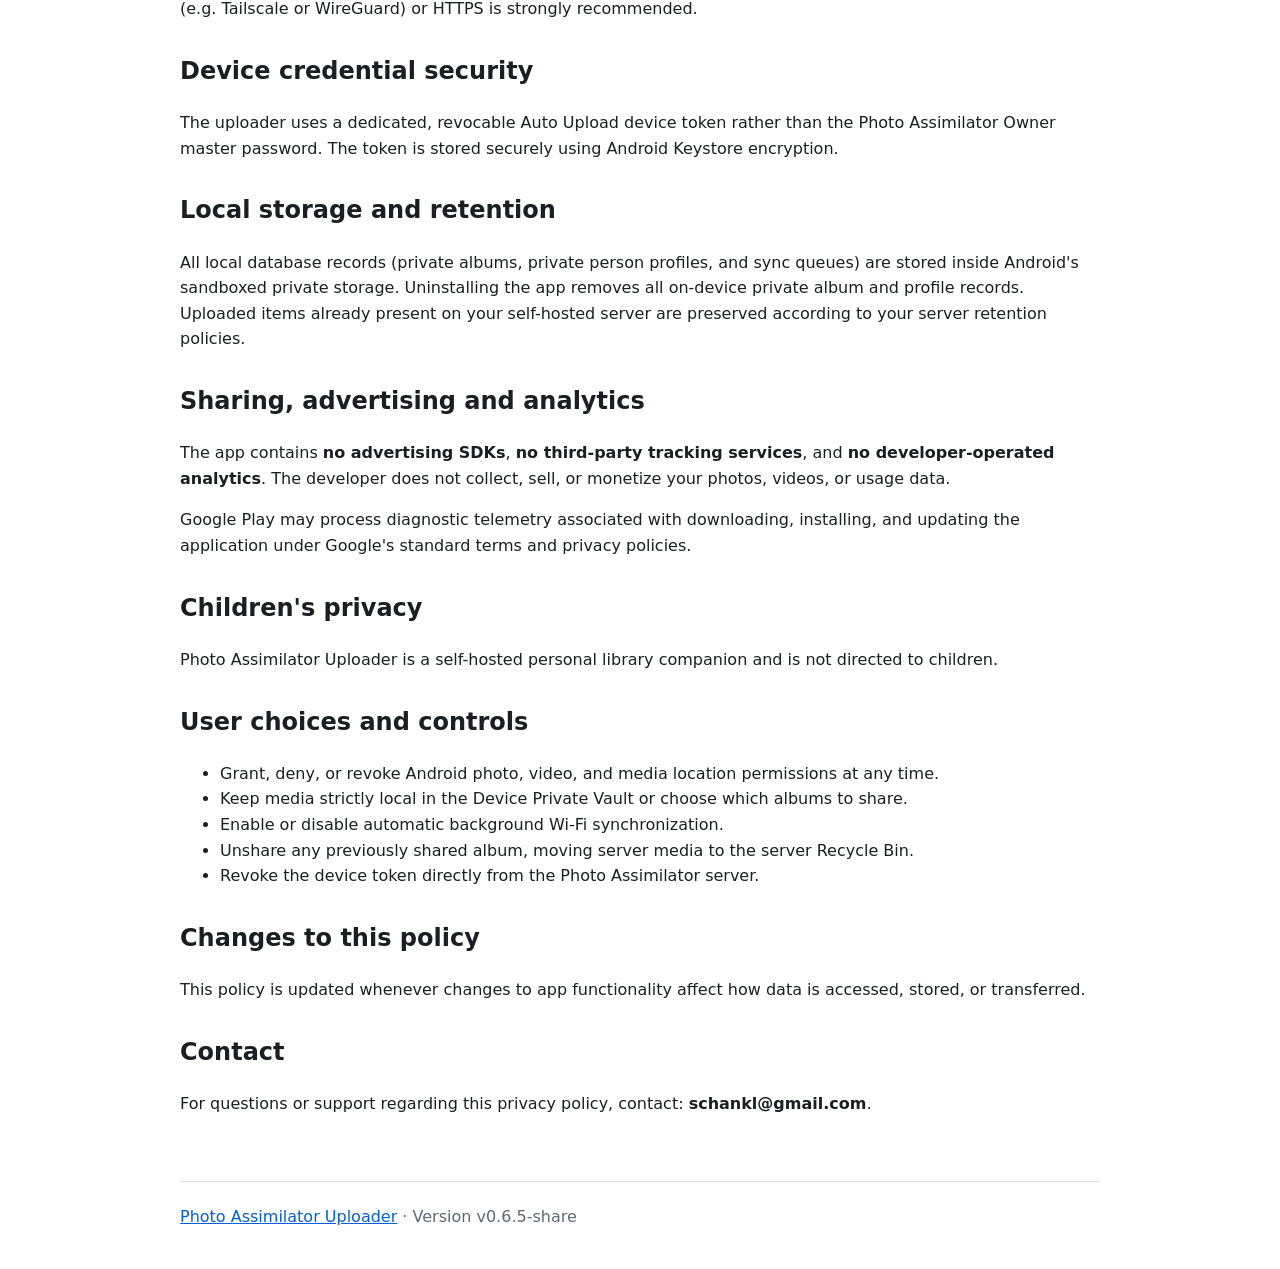
==== commit 61459a5c: "Update site for v0.6.5-share (versionCode 20) with native WhatsApp share sheet and album inspector" ====
--- a/privacy.html
+++ b/privacy.html
@@ -80,7 +80,7 @@
   <p>For questions or support regarding this privacy policy, contact: <strong>schankl@gmail.com</strong>.</p>
 </main>
 <footer>
-  <a href="index.html">Photo Assimilator Uploader</a> · Version v0.6.4-vault
+  <a href="index.html">Photo Assimilator Uploader</a> · Version v0.6.5-share
 </footer>
 </body>
 </html>
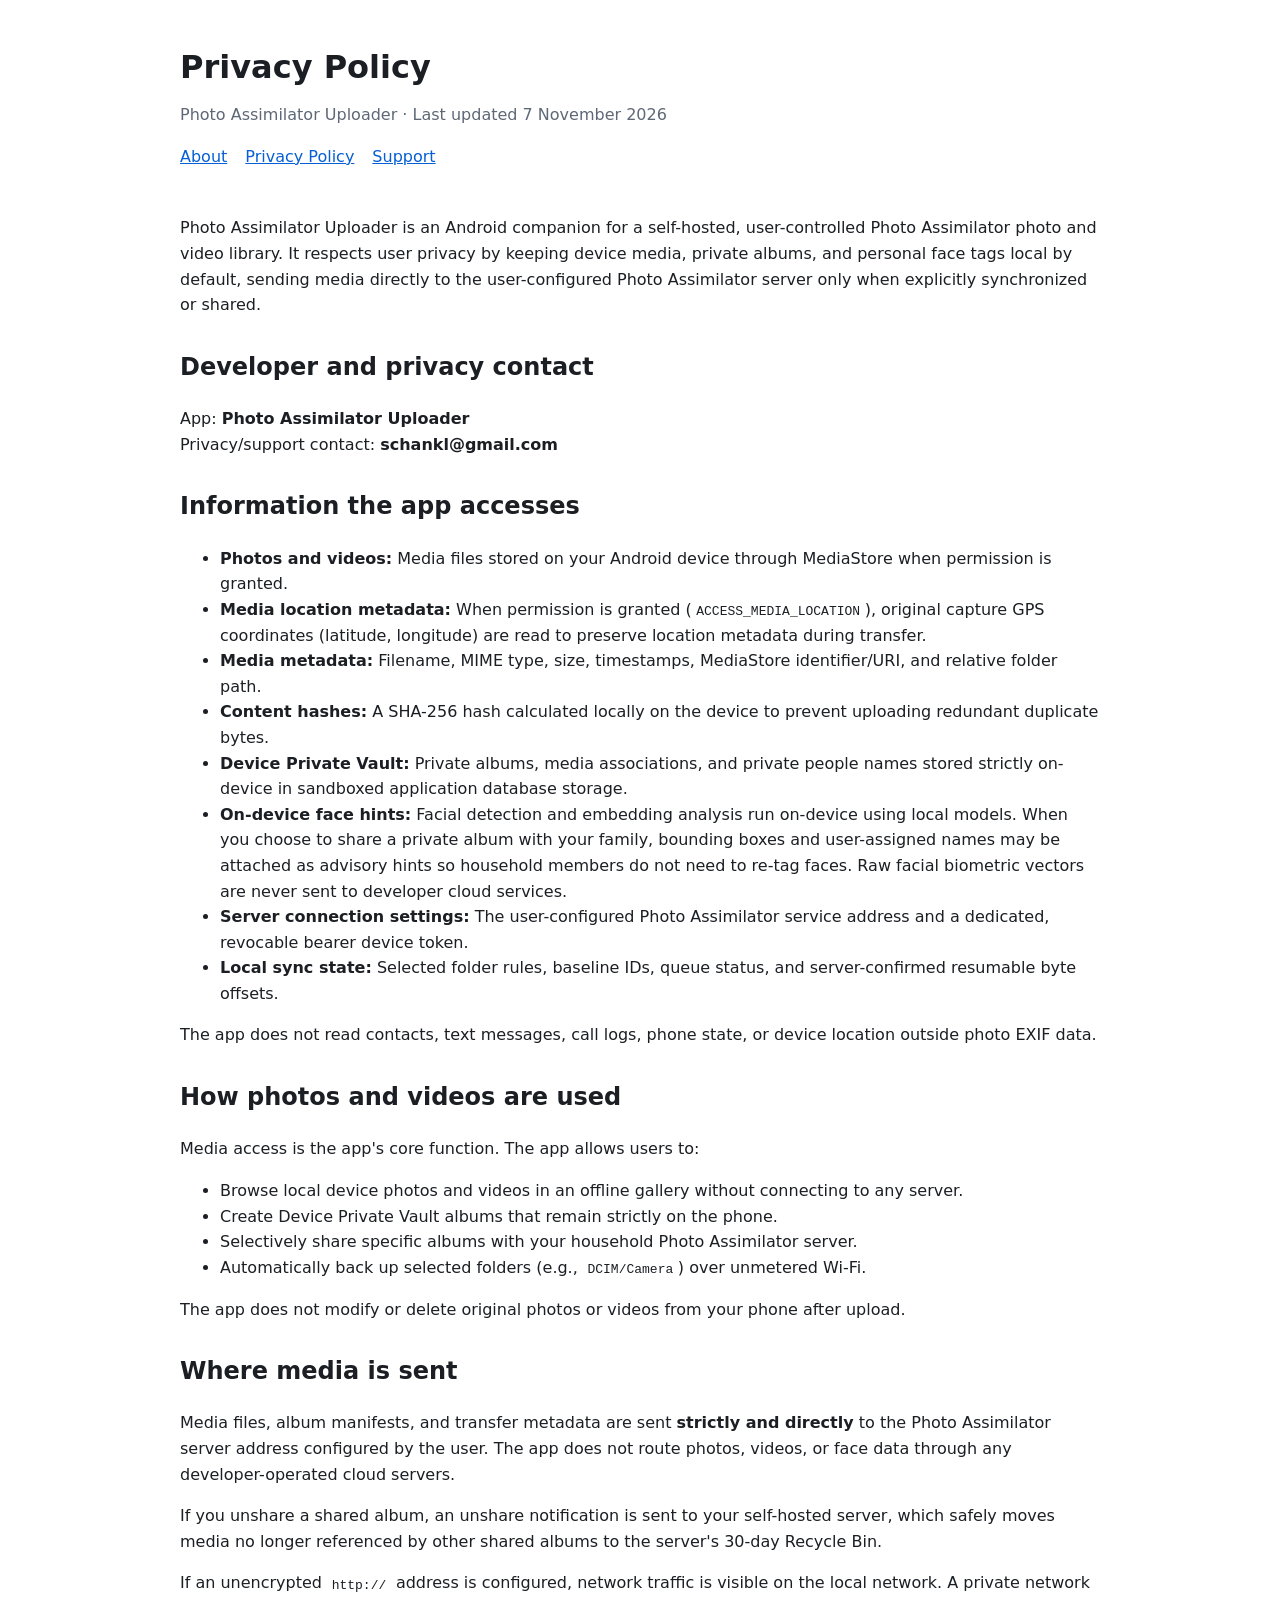
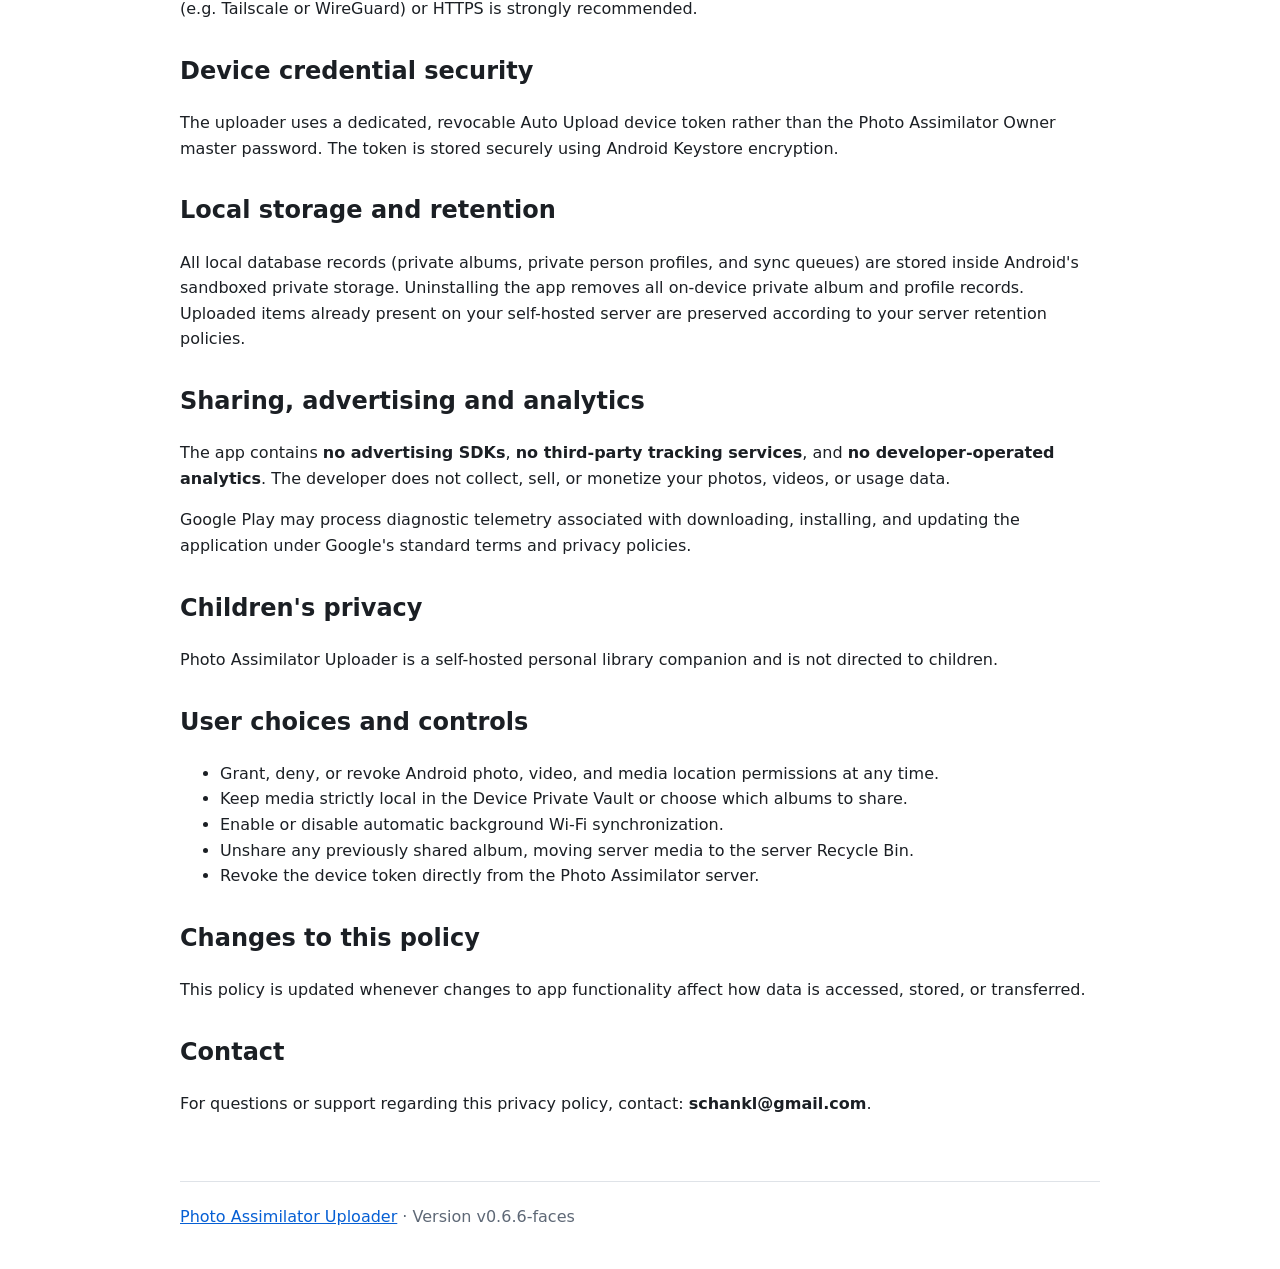
==== commit b8b33d24: "Update site for v0.6.6-faces (versionCode 21) with expanded local face scanning" ====
--- a/privacy.html
+++ b/privacy.html
@@ -80,7 +80,7 @@
   <p>For questions or support regarding this privacy policy, contact: <strong>schankl@gmail.com</strong>.</p>
 </main>
 <footer>
-  <a href="index.html">Photo Assimilator Uploader</a> · Version v0.6.5-share
+  <a href="index.html">Photo Assimilator Uploader</a> · Version v0.6.6-faces
 </footer>
 </body>
 </html>
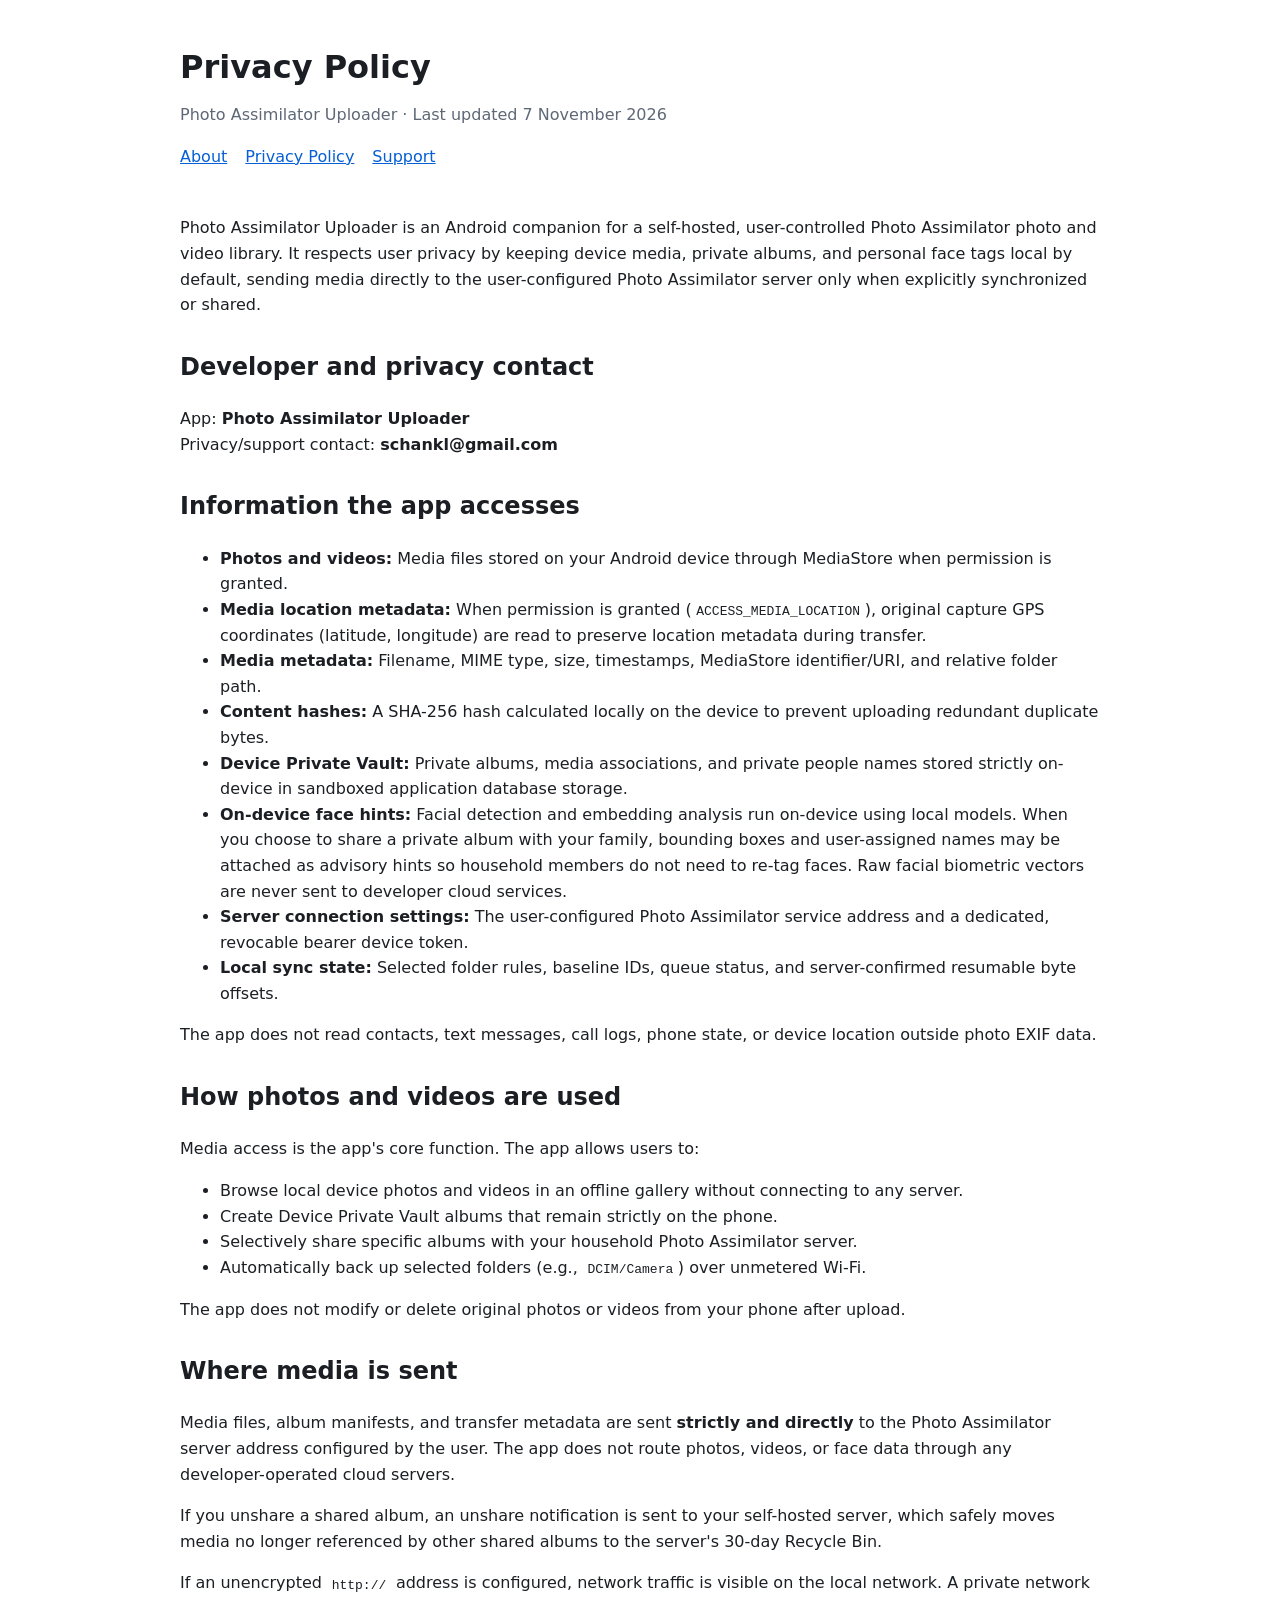
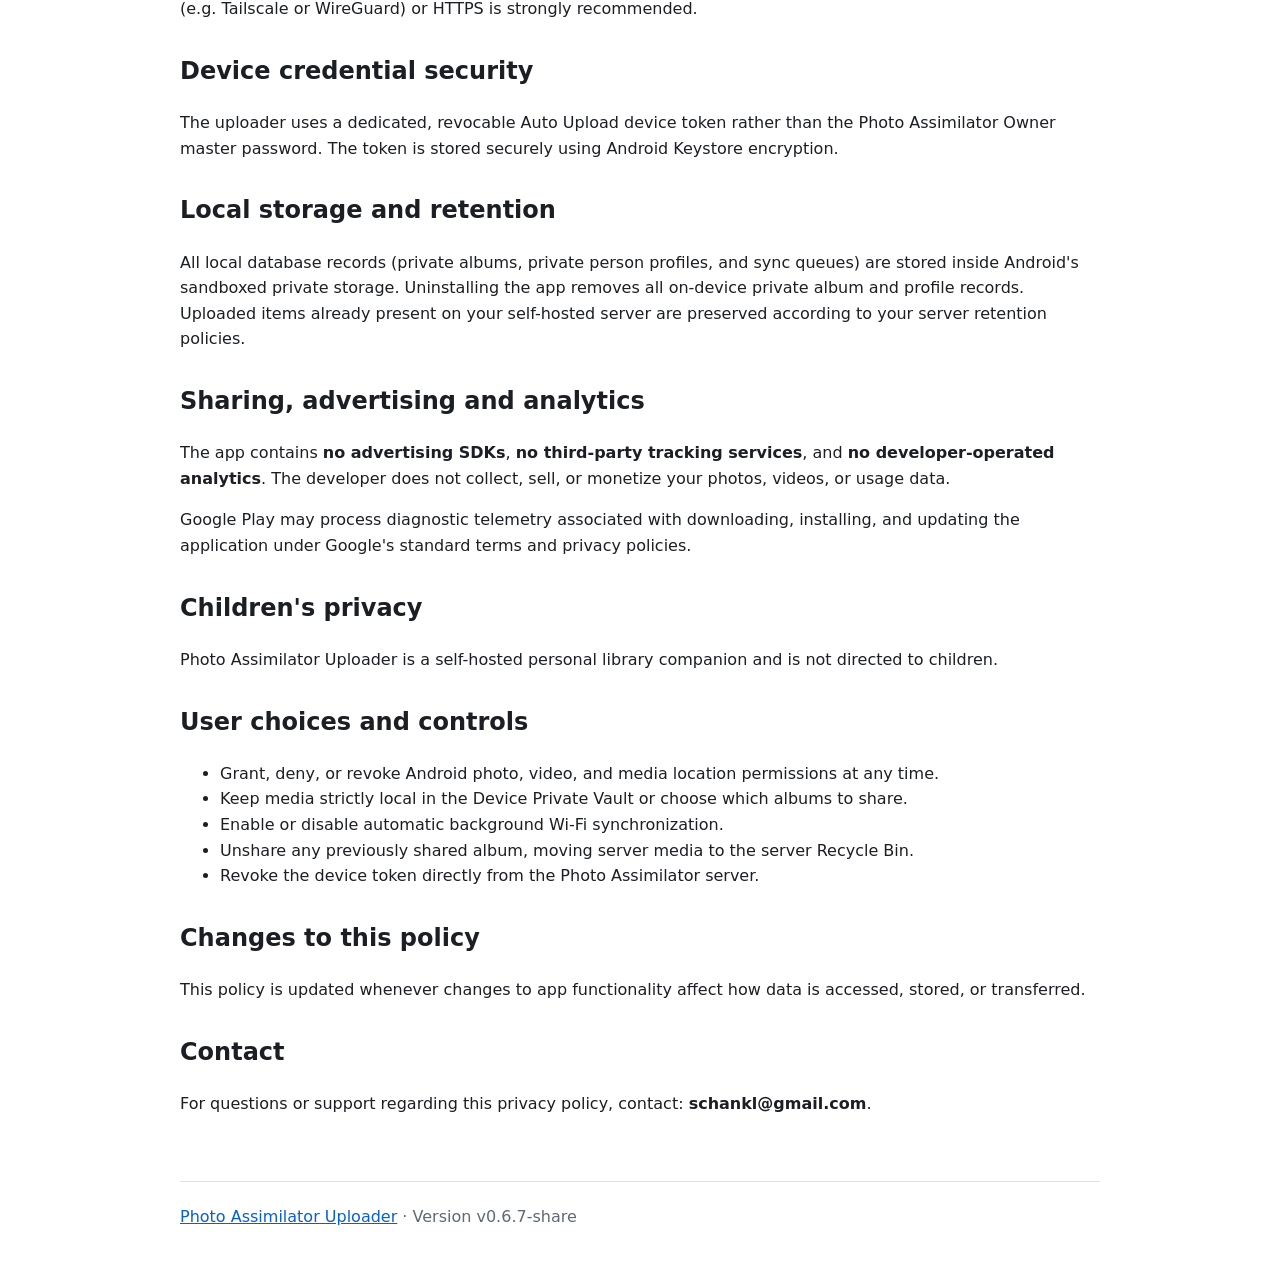
==== commit 8a7ae09e: "Update site for v0.6.7-share (versionCode 22) with sender attribution" ====
--- a/privacy.html
+++ b/privacy.html
@@ -80,7 +80,7 @@
   <p>For questions or support regarding this privacy policy, contact: <strong>schankl@gmail.com</strong>.</p>
 </main>
 <footer>
-  <a href="index.html">Photo Assimilator Uploader</a> · Version v0.6.6-faces
+  <a href="index.html">Photo Assimilator Uploader</a> · Version v0.6.7-share
 </footer>
 </body>
 </html>
